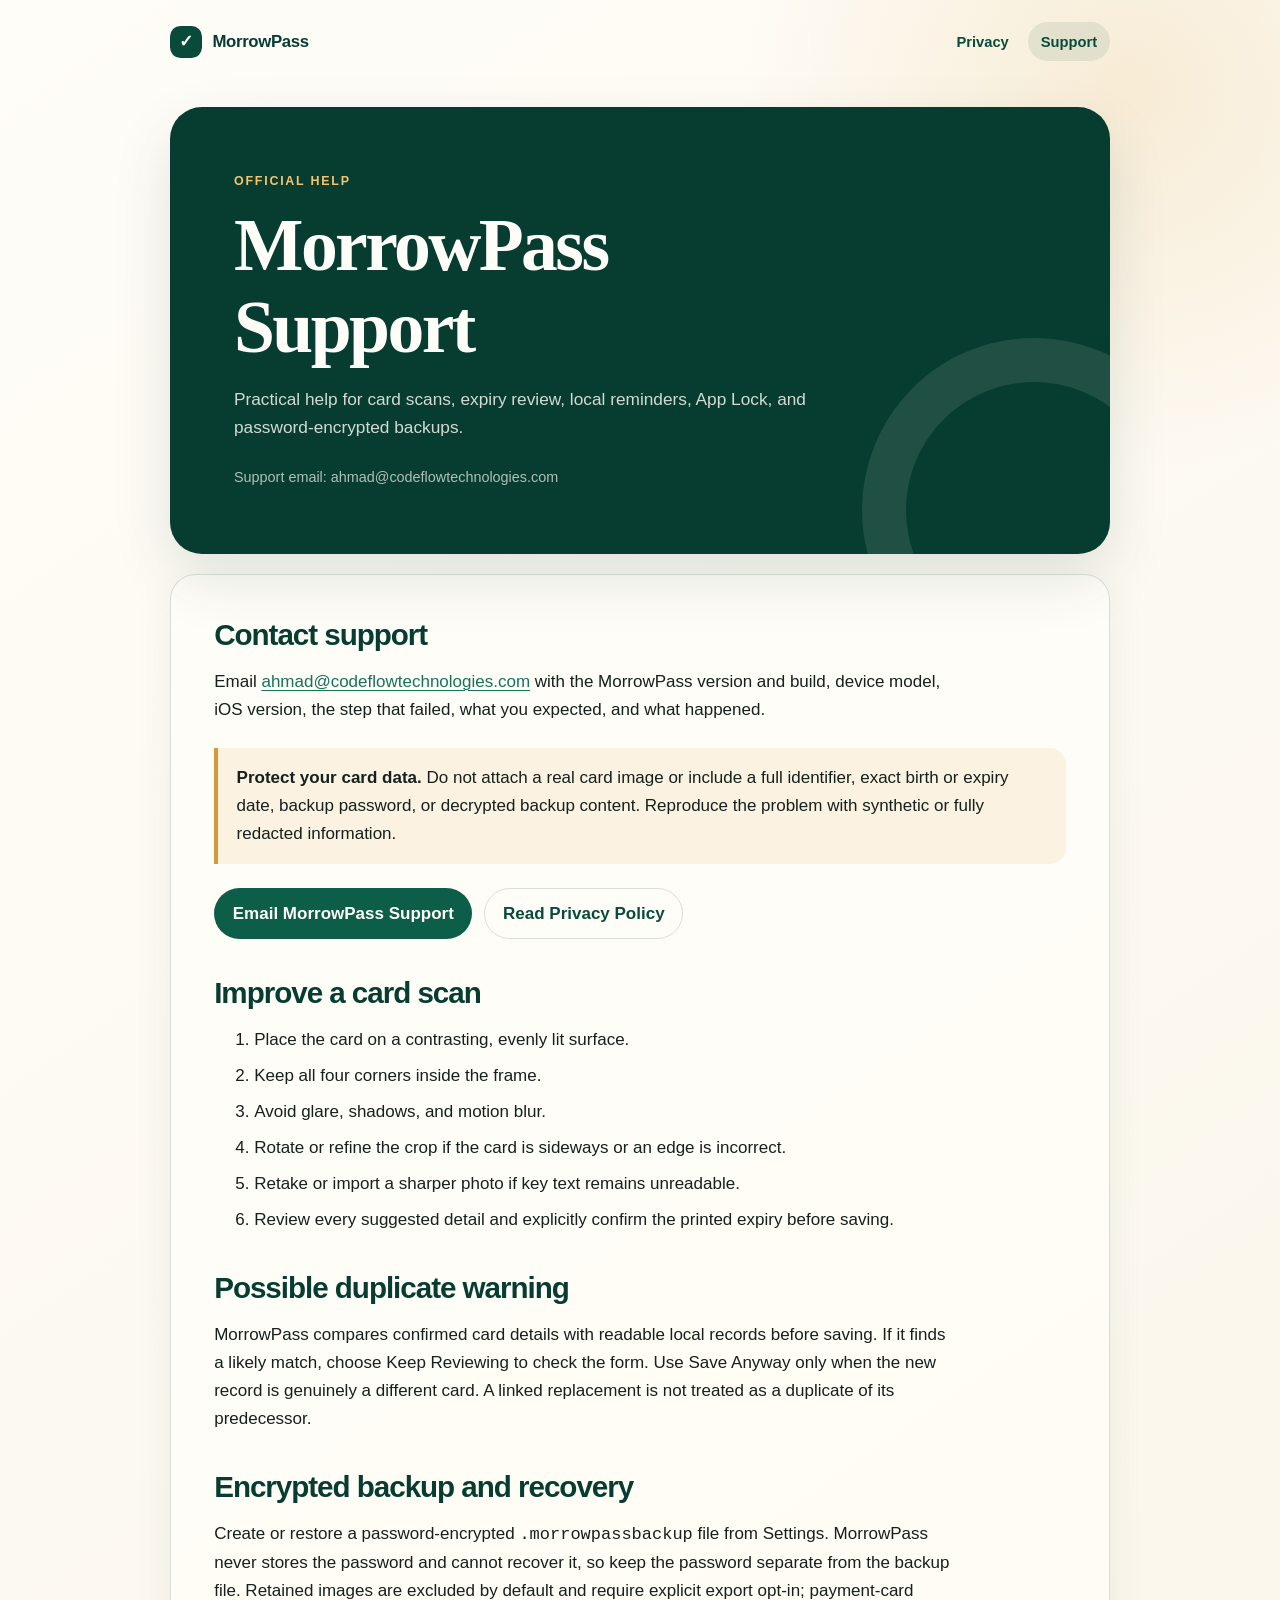
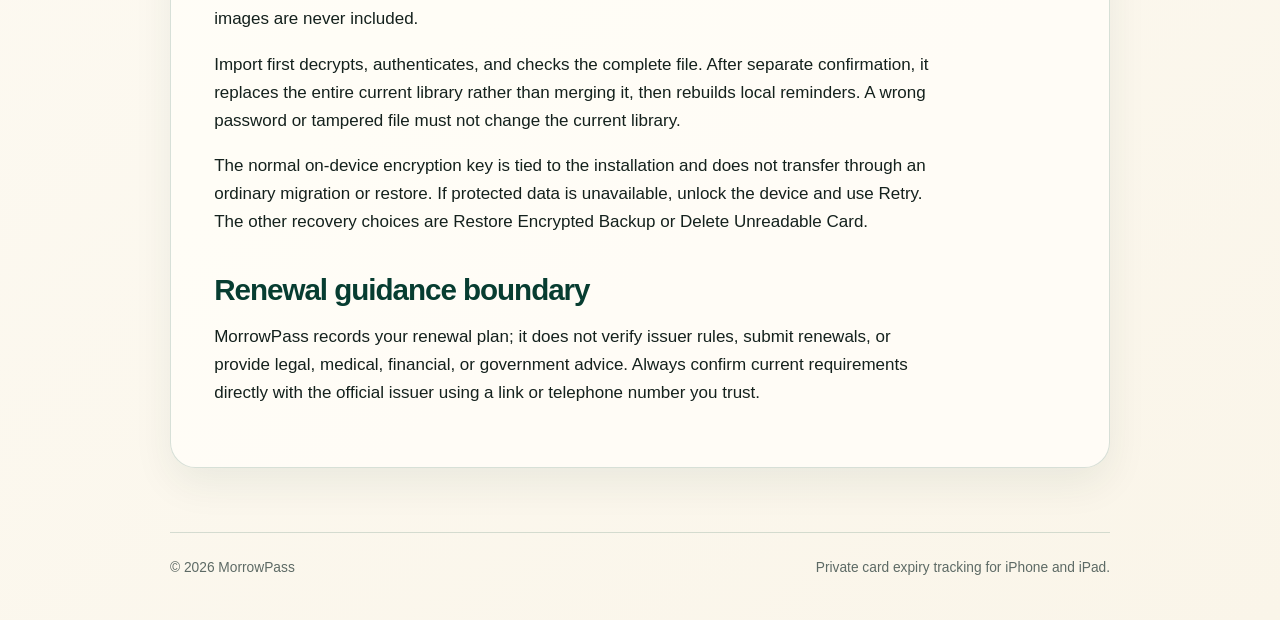
==== support.html @ 3c0a3bdc "Publish MorrowPass privacy and support pages" ====
<!doctype html>
<html lang="en">
  <head>
    <meta charset="utf-8" />
    <meta name="viewport" content="width=device-width, initial-scale=1" />
    <meta name="theme-color" content="#073d31" />
    <meta
      name="description"
      content="Official MorrowPass support, troubleshooting, and encrypted-backup guidance."
    />
    <link rel="canonical" href="https://akouta.github.io/morrowpass-privacy/support.html" />
    <link rel="stylesheet" href="styles.css" />
    <meta property="og:type" content="website" />
    <meta property="og:title" content="MorrowPass Support" />
    <meta
      property="og:description"
      content="Help with scanning, expiry review, reminders, App Lock, and encrypted backup."
    />
    <meta property="og:url" content="https://akouta.github.io/morrowpass-privacy/support.html" />
    <meta property="og:image" content="https://akouta.github.io/morrowpass-privacy/og.png" />
    <meta name="twitter:card" content="summary_large_image" />
    <title>Support — MorrowPass</title>
  </head>
  <body>
    <header class="site-header">
      <a class="brand" href="privacy.html" aria-label="MorrowPass Privacy">
        <span class="brand-mark" aria-hidden="true">✓</span>
        MorrowPass
      </a>
      <nav class="site-nav" aria-label="Legal and support">
        <a href="privacy.html">Privacy</a>
        <a href="support.html" aria-current="page">Support</a>
      </nav>
    </header>

    <main class="shell">
      <section class="hero">
        <p class="eyebrow">Official help</p>
        <h1>MorrowPass Support</h1>
        <p class="hero-copy">
          Practical help for card scans, expiry review, local reminders, App
          Lock, and password-encrypted backups.
        </p>
        <p class="meta">Support email: ahmad@codeflowtechnologies.com</p>
      </section>

      <article class="content-card">
        <h2>Contact support</h2>
        <p>
          Email
          <a href="mailto:ahmad@codeflowtechnologies.com?subject=MorrowPass%20Support">ahmad@codeflowtechnologies.com</a>
          with the MorrowPass version and build, device model, iOS version, the
          step that failed, what you expected, and what happened.
        </p>
        <div class="callout">
          <strong>Protect your card data.</strong> Do not attach a real card
          image or include a full identifier, exact birth or expiry date, backup
          password, or decrypted backup content. Reproduce the problem with
          synthetic or fully redacted information.
        </div>
        <div class="button-row">
          <a class="button" href="mailto:ahmad@codeflowtechnologies.com?subject=MorrowPass%20Support">Email MorrowPass Support</a>
          <a class="button secondary" href="privacy.html">Read Privacy Policy</a>
        </div>

        <h2>Improve a card scan</h2>
        <ol>
          <li>Place the card on a contrasting, evenly lit surface.</li>
          <li>Keep all four corners inside the frame.</li>
          <li>Avoid glare, shadows, and motion blur.</li>
          <li>Rotate or refine the crop if the card is sideways or an edge is incorrect.</li>
          <li>Retake or import a sharper photo if key text remains unreadable.</li>
          <li>Review every suggested detail and explicitly confirm the printed expiry before saving.</li>
        </ol>

        <h2>Possible duplicate warning</h2>
        <p>
          MorrowPass compares confirmed card details with readable local records
          before saving. If it finds a likely match, choose Keep Reviewing to
          check the form. Use Save Anyway only when the new record is genuinely
          a different card. A linked replacement is not treated as a duplicate
          of its predecessor.
        </p>

        <h2>Encrypted backup and recovery</h2>
        <p>
          Create or restore a password-encrypted
          <code>.morrowpassbackup</code> file from Settings. MorrowPass never
          stores the password and cannot recover it, so keep the password
          separate from the backup file. Retained images are excluded by
          default and require explicit export opt-in; payment-card images are
          never included.
        </p>
        <p>
          Import first decrypts, authenticates, and checks the complete file.
          After separate confirmation, it replaces the entire current library
          rather than merging it, then rebuilds local reminders. A wrong
          password or tampered file must not change the current library.
        </p>
        <p>
          The normal on-device encryption key is tied to the installation and
          does not transfer through an ordinary migration or restore. If
          protected data is unavailable, unlock the device and use Retry. The
          other recovery choices are Restore Encrypted Backup or Delete
          Unreadable Card.
        </p>

        <h2>Renewal guidance boundary</h2>
        <p>
          MorrowPass records your renewal plan; it does not verify issuer rules,
          submit renewals, or provide legal, medical, financial, or government
          advice. Always confirm current requirements directly with the official
          issuer using a link or telephone number you trust.
        </p>
      </article>
    </main>

    <footer class="site-footer">
      <p>© 2026 MorrowPass</p>
      <p>Private card expiry tracking for iPhone and iPad.</p>
    </footer>
  </body>
</html>
---- styles.css ----
:root {
  color-scheme: light dark;
  --forest-950: #073d31;
  --forest-900: #094b3b;
  --forest-800: #0d5e49;
  --forest-700: #16735a;
  --cream-50: #fffdf8;
  --cream-100: #faf5e9;
  --cream-200: #eee5d2;
  --gold-500: #d69b36;
  --ink: #14211d;
  --muted: #5d6a65;
  --line: rgba(9, 75, 59, 0.16);
  --shadow: 0 24px 60px rgba(7, 61, 49, 0.12);
}

* {
  box-sizing: border-box;
}

html {
  scroll-behavior: smooth;
}

body {
  margin: 0;
  background:
    radial-gradient(circle at 88% 4%, rgba(214, 155, 54, 0.16), transparent 24rem),
    linear-gradient(145deg, var(--cream-50), var(--cream-100));
  color: var(--ink);
  font-family: -apple-system, BlinkMacSystemFont, "Segoe UI", sans-serif;
  font-size: 17px;
  line-height: 1.65;
}

a {
  color: var(--forest-700);
  text-underline-offset: 0.18em;
  text-decoration-thickness: 0.08em;
}

a:hover {
  color: var(--forest-900);
}

.site-header,
.site-footer,
.shell {
  width: min(100% - 2rem, 940px);
  margin-inline: auto;
}

.site-header {
  display: flex;
  align-items: center;
  justify-content: space-between;
  gap: 1.5rem;
  padding-block: 1.4rem;
}

.brand {
  display: inline-flex;
  align-items: center;
  gap: 0.65rem;
  color: var(--forest-950);
  font-size: 1.05rem;
  font-weight: 750;
  letter-spacing: -0.02em;
  text-decoration: none;
}

.brand-mark {
  display: grid;
  width: 2rem;
  height: 2rem;
  place-items: center;
  border-radius: 0.65rem;
  background: var(--forest-900);
  color: var(--cream-50);
  font-size: 1.05rem;
}

.site-nav {
  display: flex;
  gap: 0.4rem;
}

.site-nav a {
  border-radius: 999px;
  padding: 0.45rem 0.8rem;
  color: var(--forest-900);
  font-size: 0.92rem;
  font-weight: 650;
  text-decoration: none;
}

.site-nav a[aria-current="page"],
.site-nav a:hover {
  background: rgba(9, 75, 59, 0.09);
}

.shell {
  padding-block: 1.5rem 4rem;
}

.hero {
  overflow: hidden;
  position: relative;
  border-radius: 2rem;
  padding: clamp(2rem, 6vw, 4rem);
  background: var(--forest-950);
  box-shadow: var(--shadow);
  color: var(--cream-50);
}

.hero::after {
  position: absolute;
  width: 16rem;
  height: 16rem;
  right: -6rem;
  bottom: -8rem;
  border: 2.8rem solid rgba(250, 245, 233, 0.1);
  border-radius: 50%;
  content: "";
}

.eyebrow {
  margin: 0 0 0.75rem;
  color: #f1c56f;
  font-size: 0.78rem;
  font-weight: 750;
  letter-spacing: 0.14em;
  text-transform: uppercase;
}

h1,
h2 {
  letter-spacing: -0.035em;
  line-height: 1.12;
}

h1 {
  max-width: 15ch;
  margin: 0;
  font-family: Georgia, "Times New Roman", serif;
  font-size: clamp(2.5rem, 7vw, 4.6rem);
  font-weight: 700;
}

.hero-copy {
  max-width: 39rem;
  margin: 1rem 0 0;
  color: rgba(255, 253, 248, 0.82);
  font-size: 1.08rem;
}

.meta {
  margin: 1.5rem 0 0;
  color: rgba(255, 253, 248, 0.68);
  font-size: 0.9rem;
}

.content-card {
  margin-top: 1.25rem;
  border: 1px solid var(--line);
  border-radius: 1.6rem;
  padding: clamp(1.4rem, 4vw, 2.7rem);
  background: rgba(255, 253, 248, 0.88);
  box-shadow: 0 16px 40px rgba(7, 61, 49, 0.07);
}

.content-card h2 {
  margin: 2.3rem 0 0.75rem;
  color: var(--forest-950);
  font-size: clamp(1.45rem, 3vw, 1.85rem);
}

.content-card h2:first-child {
  margin-top: 0;
}

.content-card p,
.content-card ul,
.content-card ol {
  max-width: 46rem;
}

.content-card li + li {
  margin-top: 0.5rem;
}

.callout {
  margin-block: 1.5rem;
  border-left: 4px solid var(--gold-500);
  border-radius: 0 1rem 1rem 0;
  padding: 1rem 1.15rem;
  background: rgba(214, 155, 54, 0.11);
}

.button-row {
  display: flex;
  flex-wrap: wrap;
  gap: 0.75rem;
  margin-top: 1.5rem;
}

.button {
  display: inline-flex;
  align-items: center;
  justify-content: center;
  min-height: 3rem;
  border: 1px solid transparent;
  border-radius: 999px;
  padding: 0.65rem 1.1rem;
  background: var(--forest-800);
  color: var(--cream-50);
  font-weight: 700;
  text-decoration: none;
}

.button:hover {
  background: var(--forest-950);
  color: var(--cream-50);
}

.button.secondary {
  border-color: var(--line);
  background: transparent;
  color: var(--forest-900);
}

.button.secondary:hover {
  background: rgba(9, 75, 59, 0.08);
}

.site-footer {
  display: flex;
  justify-content: space-between;
  gap: 1rem;
  border-top: 1px solid var(--line);
  padding-block: 1.5rem 2.5rem;
  color: var(--muted);
  font-size: 0.86rem;
}

.site-footer p {
  margin: 0;
}

@media (max-width: 620px) {
  body {
    font-size: 16px;
  }

  .site-header,
  .site-footer {
    align-items: flex-start;
    flex-direction: column;
  }

  .site-nav {
    width: 100%;
  }

  .site-nav a {
    flex: 1;
    text-align: center;
  }

  .hero {
    border-radius: 1.4rem;
  }

  .content-card {
    border-radius: 1.2rem;
  }
}

@media (prefers-color-scheme: dark) {
  :root {
    --ink: #f7f3e9;
    --muted: #abbab4;
    --line: rgba(238, 229, 210, 0.18);
  }

  body {
    background:
      radial-gradient(circle at 88% 4%, rgba(214, 155, 54, 0.11), transparent 24rem),
      #061f1a;
  }

  .brand,
  .site-nav a,
  .content-card h2,
  a {
    color: #9dd7c2;
  }

  .site-nav a[aria-current="page"],
  .site-nav a:hover,
  .button.secondary:hover {
    background: rgba(157, 215, 194, 0.1);
  }

  .content-card {
    background: rgba(9, 51, 41, 0.92);
  }

  .button.secondary {
    color: #b9e0d2;
  }
}
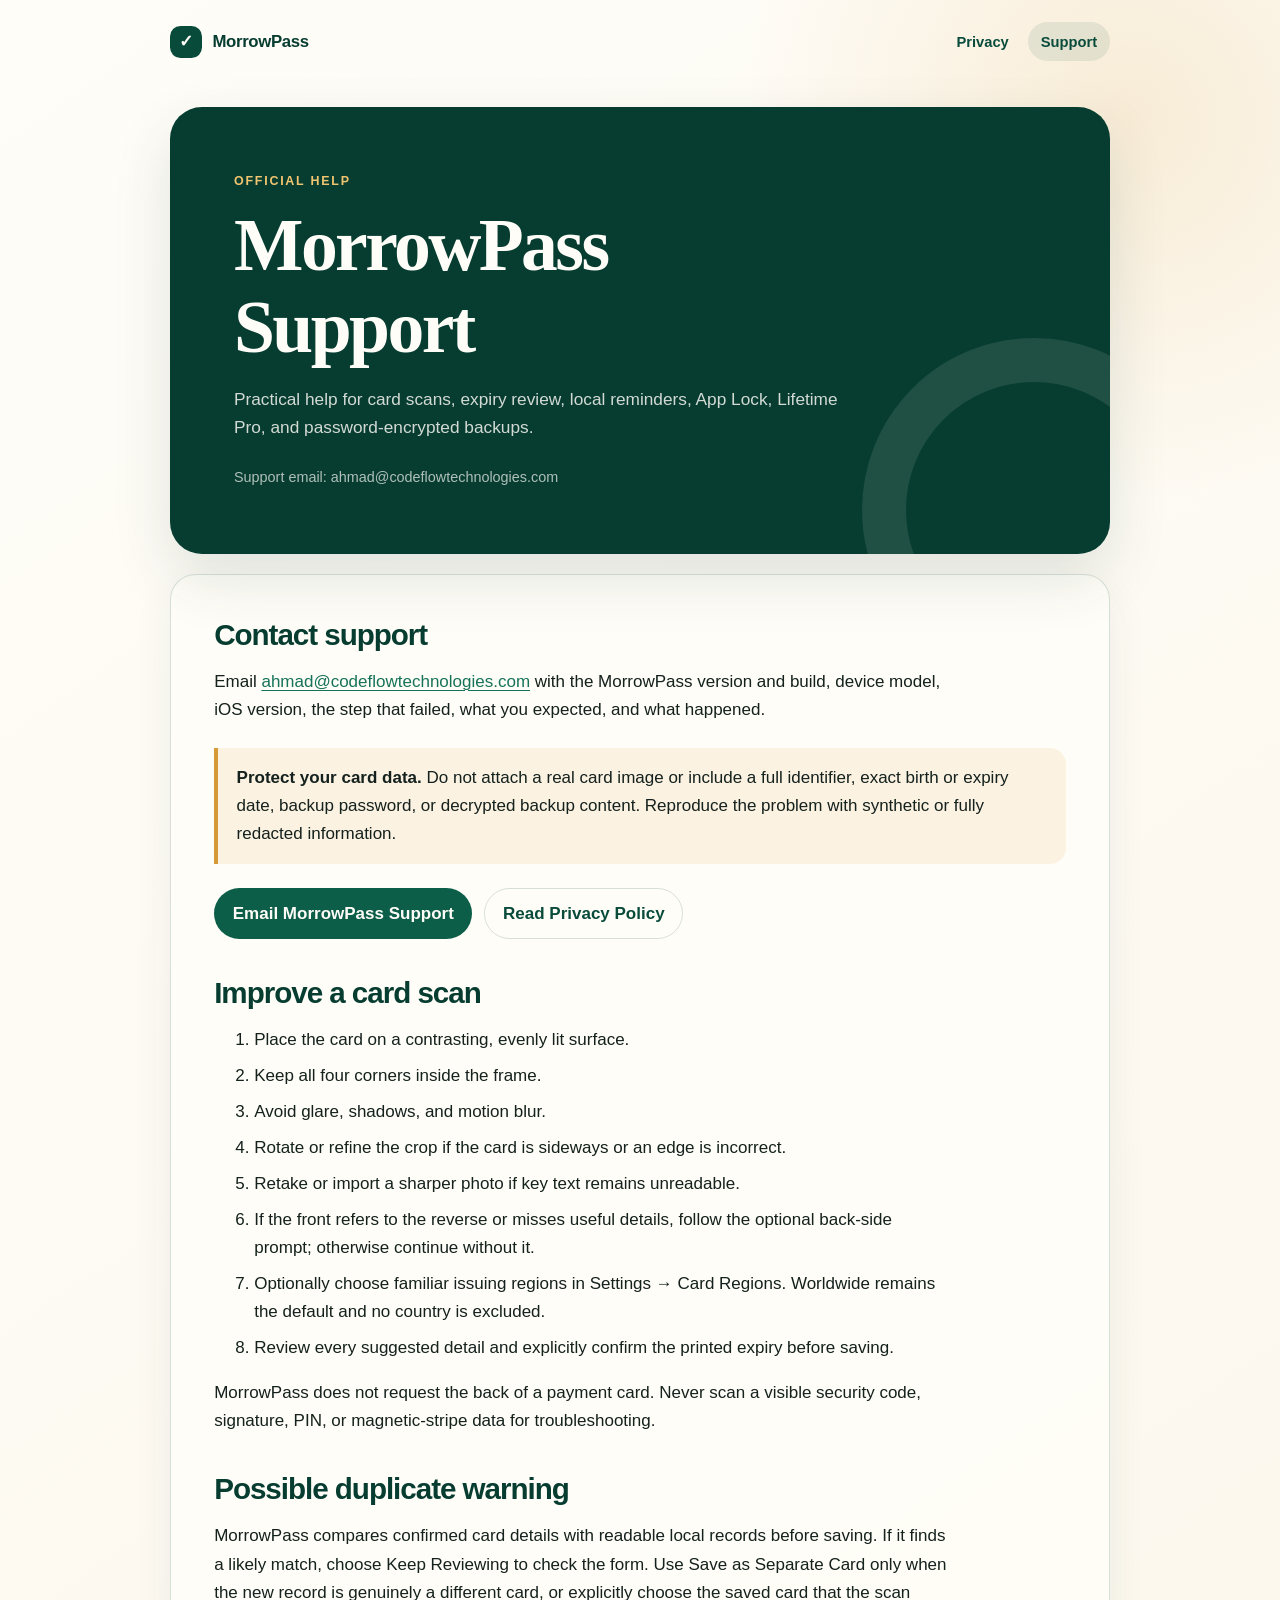
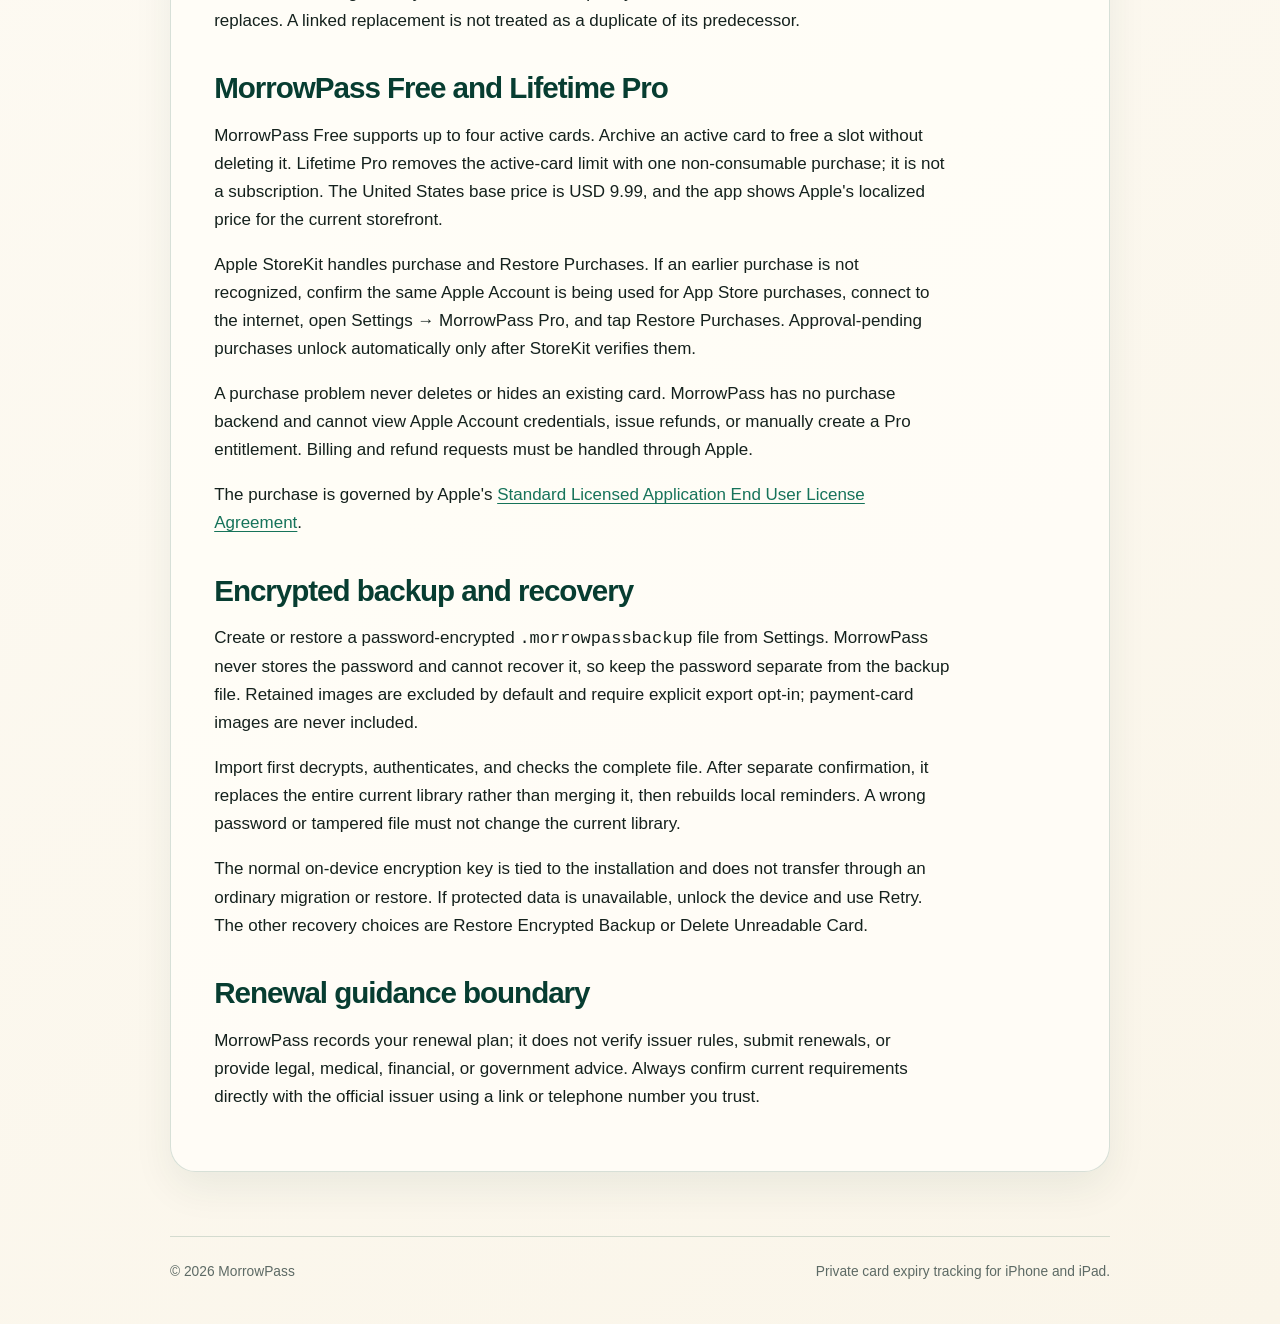
==== commit 99d01500: "Update Free and Lifetime Pro support pages" ====
--- a/support.html
+++ b/support.html
@@ -39,7 +39,7 @@
         <h1>MorrowPass Support</h1>
         <p class="hero-copy">
           Practical help for card scans, expiry review, local reminders, App
-          Lock, and password-encrypted backups.
+          Lock, Lifetime Pro, and password-encrypted backups.
         </p>
         <p class="meta">Support email: ahmad@codeflowtechnologies.com</p>
       </section>
@@ -70,16 +70,50 @@
           <li>Avoid glare, shadows, and motion blur.</li>
           <li>Rotate or refine the crop if the card is sideways or an edge is incorrect.</li>
           <li>Retake or import a sharper photo if key text remains unreadable.</li>
+          <li>If the front refers to the reverse or misses useful details, follow the optional back-side prompt; otherwise continue without it.</li>
+          <li>Optionally choose familiar issuing regions in Settings → Card Regions. Worldwide remains the default and no country is excluded.</li>
           <li>Review every suggested detail and explicitly confirm the printed expiry before saving.</li>
         </ol>
+        <p>
+          MorrowPass does not request the back of a payment card. Never scan a
+          visible security code, signature, PIN, or magnetic-stripe data for
+          troubleshooting.
+        </p>
 
         <h2>Possible duplicate warning</h2>
         <p>
           MorrowPass compares confirmed card details with readable local records
           before saving. If it finds a likely match, choose Keep Reviewing to
-          check the form. Use Save Anyway only when the new record is genuinely
-          a different card. A linked replacement is not treated as a duplicate
+          check the form. Use Save as Separate Card only when the new record is
+          genuinely a different card, or explicitly choose the saved card that
+          the scan replaces. A linked replacement is not treated as a duplicate
           of its predecessor.
+        </p>
+
+        <h2>MorrowPass Free and Lifetime Pro</h2>
+        <p>
+          MorrowPass Free supports up to four active cards. Archive an active
+          card to free a slot without deleting it. Lifetime Pro removes the
+          active-card limit with one non-consumable purchase; it is not a
+          subscription. The United States base price is USD 9.99, and the app
+          shows Apple's localized price for the current storefront.
+        </p>
+        <p>
+          Apple StoreKit handles purchase and Restore Purchases. If an earlier
+          purchase is not recognized, confirm the same Apple Account is being
+          used for App Store purchases, connect to the internet, open Settings
+          → MorrowPass Pro, and tap Restore Purchases. Approval-pending
+          purchases unlock automatically only after StoreKit verifies them.
+        </p>
+        <p>
+          A purchase problem never deletes or hides an existing card. MorrowPass
+          has no purchase backend and cannot view Apple Account credentials,
+          issue refunds, or manually create a Pro entitlement. Billing and
+          refund requests must be handled through Apple.
+        </p>
+        <p>
+          The purchase is governed by Apple's
+          <a href="https://www.apple.com/legal/internet-services/itunes/dev/stdeula/">Standard Licensed Application End User License Agreement</a>.
         </p>
 
         <h2>Encrypted backup and recovery</h2>
